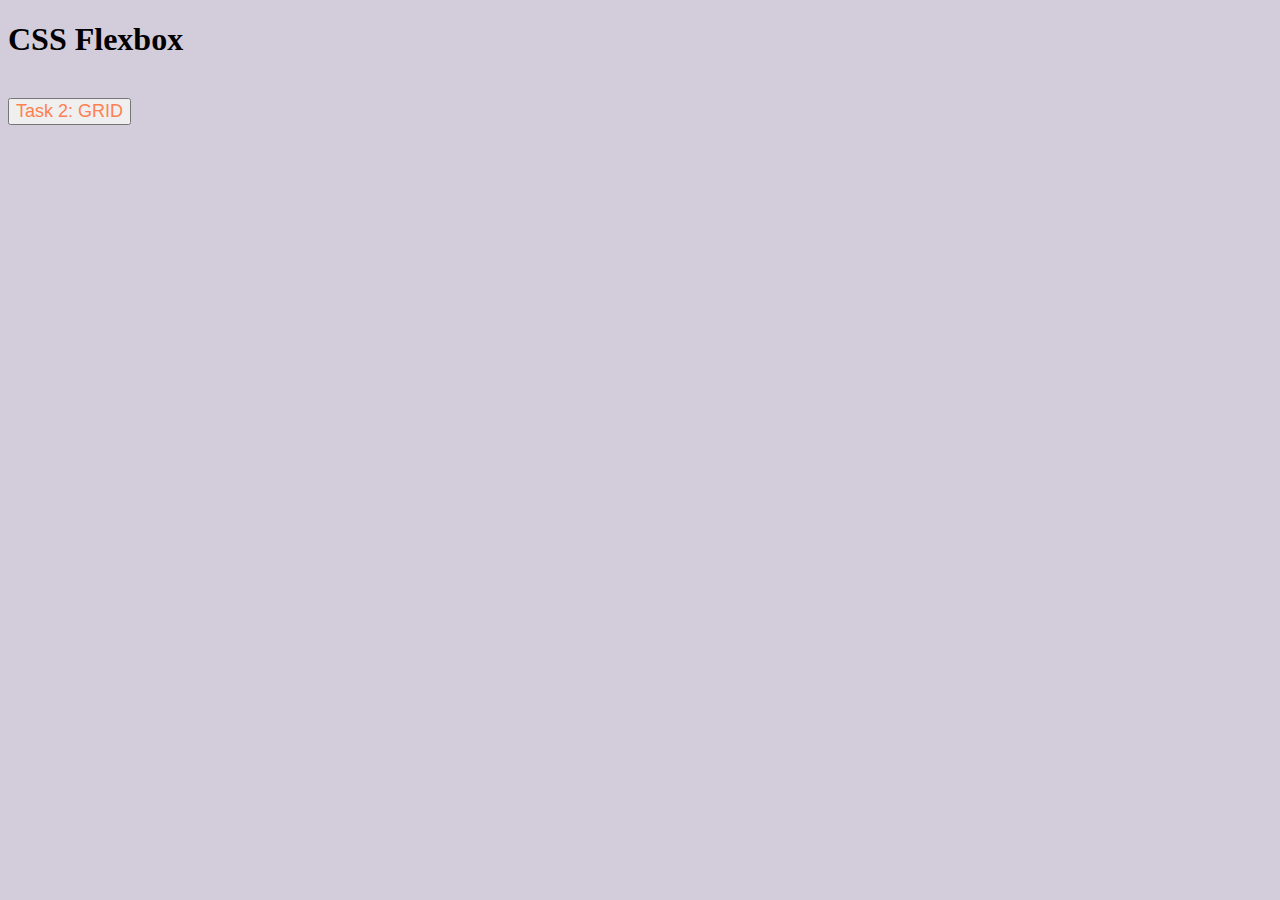
==== index.html @ 73b45162 "initial commit" ====
<!DOCTYPE html>
<html lang="en">
  <head>
    <meta charset="UTF-8" />
    <meta http-equiv="X-UA-Compatible" content="IE=edge" />
    <meta name="viewport" content="width=device-width, initial-scale=1.0" />
    <link rel="stylesheet" href="./style.css" />

    <title>CSS Flexbox</title>
  </head>
  <body>
    <h1>CSS Flexbox</h1>

    <br />
    <button class="btn">
      <a href="./grid.html" class="link">Task 2: GRID</a>
    </button>
  </body>
</html>
---- style.css ----
body {
  background-color: rgb(211, 204, 218);
}

.grid-container {
  display: grid;
  grid-template-columns: repeat(3, 3fr);
  grid-template-rows: repeat(3, 3fr);
  padding: 30px;
  gap: 8px;
  margin: 30px;
  background-color: black;
}

.grid-container div {
  padding: 20px;
}

.grid-1 {
  grid-column: 1 / span 2;
  grid-row: 1 / span 2;
  background-color: red;
}

.grid-2 {
  grid-row: 1 / span 2;
  background-color: yellow;
}

.grid-3 {
  grid-row: 3 / span 2;
  background-color: green;
}

.grid-4 {
  grid-column: 2 / 4;
  /* grid-row: 2/4; */
  background-color: blue;
}

.grid-5 {
  grid-column: 2 /4;
  background-color: blue;
}

.link {
  color: coral;
  text-decoration: none;
  font-size: large;
  text-align: center;
}
.btn {
  background-color: brgb(97, 94, 91);
}
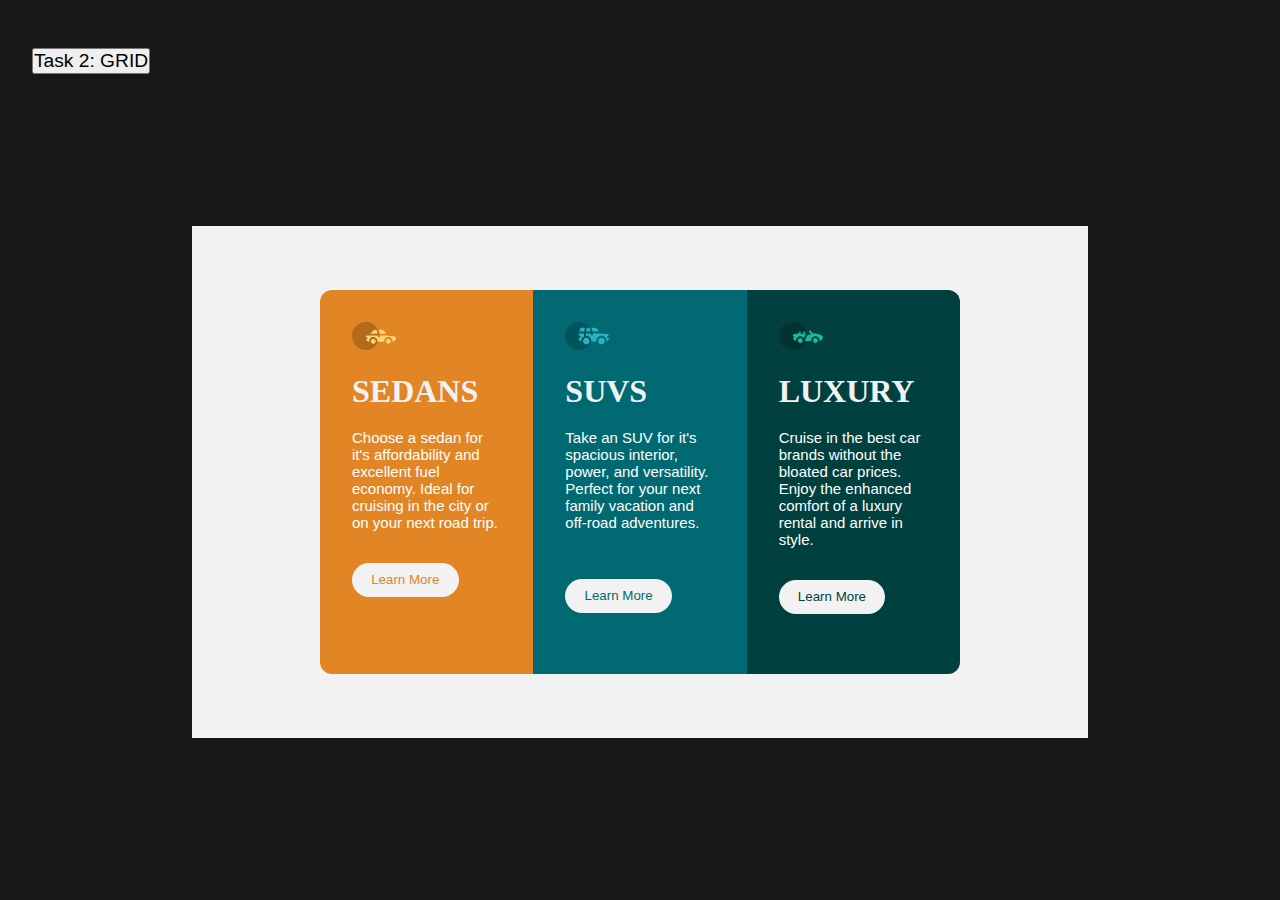
==== commit 1cc7b7c4: "icon added" ====
--- a/index.html
+++ b/index.html
@@ -4,16 +4,48 @@
     <meta charset="UTF-8" />
     <meta http-equiv="X-UA-Compatible" content="IE=edge" />
     <meta name="viewport" content="width=device-width, initial-scale=1.0" />
-    <link rel="stylesheet" href="./style.css" />
+    <link
+      rel="stylesheet"
+      href="./Flexbox-layout-main/Flexbox-layout-main/style.css"
+    />
 
     <title>CSS Flexbox</title>
   </head>
   <body>
-    <h1>CSS Flexbox</h1>
+    <main class="main">
+      <div class="sedans">
+        <img src="./icon-sedans.svg" alt="sedans logo" />
+        <h2>SEDANS</h2>
+        <p>
+          Choose a sedan for it's affordability and excellent fuel economy.
+          Ideal for cruising in the city or on your next road trip.
+        </p>
+        <button class="btn-1">Learn More</button>
+      </div>
+      <div class="suvs">
+        <img src="./icon-suvs.svg" alt="suv logo" />
+        <h2>SUVS</h2>
+        <p>
+          Take an SUV for it's spacious interior, power, and versatility.
+          Perfect for your next family vacation and off-road adventures.
+        </p>
+        <button class="btn-2">Learn More</button>
+      </div>
+      <div class="luxury">
+        <img src="./icon-luxury.svg" alt="luxury logo" />
+        <h2>LUXURY</h2>
+        <p>
+          Cruise in the best car brands without the bloated car prices. Enjoy
+          the enhanced comfort of a luxury rental and arrive in style.
+        </p>
+        <button class="btn-3">Learn More</button>
+      </div>
+    </main>
 
-    <br />
-    <button class="btn">
-      <a href="./grid.html" class="link">Task 2: GRID</a>
-    </button>
+    <div class="btn-center">
+      <button class="btn">
+        <a href="./grid.html" class="link">Task 2: GRID</a>
+      </button>
+    </div>
   </body>
 </html>
--- a/Flexbox-layout-main/Flexbox-layout-main/style.css
+++ b/Flexbox-layout-main/Flexbox-layout-main/style.css
@@ -0,0 +1,163 @@
+* {
+  margin: 0;
+  padding: 0;
+}
+
+body {
+  background-color: rgb(24, 23, 23);
+  font-size: 15px;
+}
+
+p {
+  color: #ffffff;
+  font-family: "Lexend Deca", sans-serif;
+}
+
+h2 {
+  color: #f2f2f2;
+  margin-bottom: 1.2rem;
+  font-family: "Big Shoulders Display", cursive;
+  font-size: 32px;
+}
+
+main {
+  display: flex;
+  width: 50%;
+  margin: auto;
+  padding: 5% 10%;
+  background-color: #f2f2f2;
+  position: absolute;
+  top: 50%;
+  left: 50%;
+  transform: translate(-50%, -50%);
+}
+
+div {
+  padding: 2rem;
+  height: 320px;
+  width: 160px;
+}
+
+.sedans {
+  background-color: #e28525;
+  border-bottom-left-radius: 0.75rem;
+  border-top-left-radius: 0.75rem;
+}
+
+.suvs {
+  background-color: #016972;
+}
+
+.luxury {
+  background-color: #00403f;
+  border-top-right-radius: 0.75rem;
+  border-bottom-right-radius: 0.75rem;
+}
+
+img {
+  margin-bottom: 1.2rem;
+  width: 44px;
+}
+
+.btn-1 {
+  border: 0;
+  background: #f2f2f2;
+  color: #e28525;
+  padding: 0.6rem 1.2rem;
+  border-radius: 1.2rem;
+  font-family: "Lexend Deca", sans-serif;
+  margin-top: 2rem;
+}
+
+.btn-2 {
+  border: 0;
+  background: #f2f2f2;
+  color: #016972;
+  padding: 0.6rem 1.2rem;
+  border-radius: 1.2rem;
+  font-family: "Lexend Deca", sans-serif;
+  margin-top: 3rem;
+}
+
+.btn-3 {
+  border: 0;
+  background: #f2f2f2;
+  color: #00403f;
+  padding: 0.6rem 1.2rem;
+  border-radius: 1.2rem;
+  font-family: "Lexend Deca", sans-serif;
+  margin-top: 2rem;
+}
+
+.grid {
+  color: #ffffff;
+  position: absolute;
+  top: 1rem;
+  left: 50%;
+  transform: translate(-50%);
+  text-decoration: none;
+  padding: 0.6rem 1.2rem;
+  border: 1px solid white;
+  border-radius: 1.2rem;
+  font-family: "Lexend Deca", sans-serif;
+}
+
+/* @media screen and (max-width:1440px){
+ main{
+  flex-direction: row;
+ }
+} */
+
+@media screen and (max-width: 1000px) {
+  main {
+    flex-direction: column;
+  }
+
+  .sedans {
+    border-top-left-radius: 0.75rem;
+    border-top-right-radius: 0.75rem;
+    border-bottom-left-radius: 0;
+  }
+  .luxury {
+    border-bottom-left-radius: 0.75rem;
+    border-bottom-right-radius: 0.75rem;
+    border-top-right-radius: 0;
+  }
+}
+
+@media screen and (max-width: 375px) {
+  main {
+    flex-direction: column;
+  }
+
+  .sedans {
+    border-top-left-radius: 0.75rem;
+    border-top-right-radius: 0.75rem;
+    border-bottom-left-radius: 0;
+  }
+  .luxury {
+    border-bottom-left-radius: 0.75rem;
+    border-bottom-right-radius: 0.75rem;
+    border-top-right-radius: 0;
+  }
+}
+
+.link {
+  color: black;
+  text-decoration: none;
+  font-size: 1.2rem;
+  text-align: center;
+}
+.btn {
+  background-color: brgb(97, 94, 91);
+  /* margin-top: 1rem; */
+}
+.btn-center {
+  justify-items: center;
+  margin-top: 1rem;
+  align-items: center;
+}
+
+.main {
+  margin-top: 2rem;
+}
